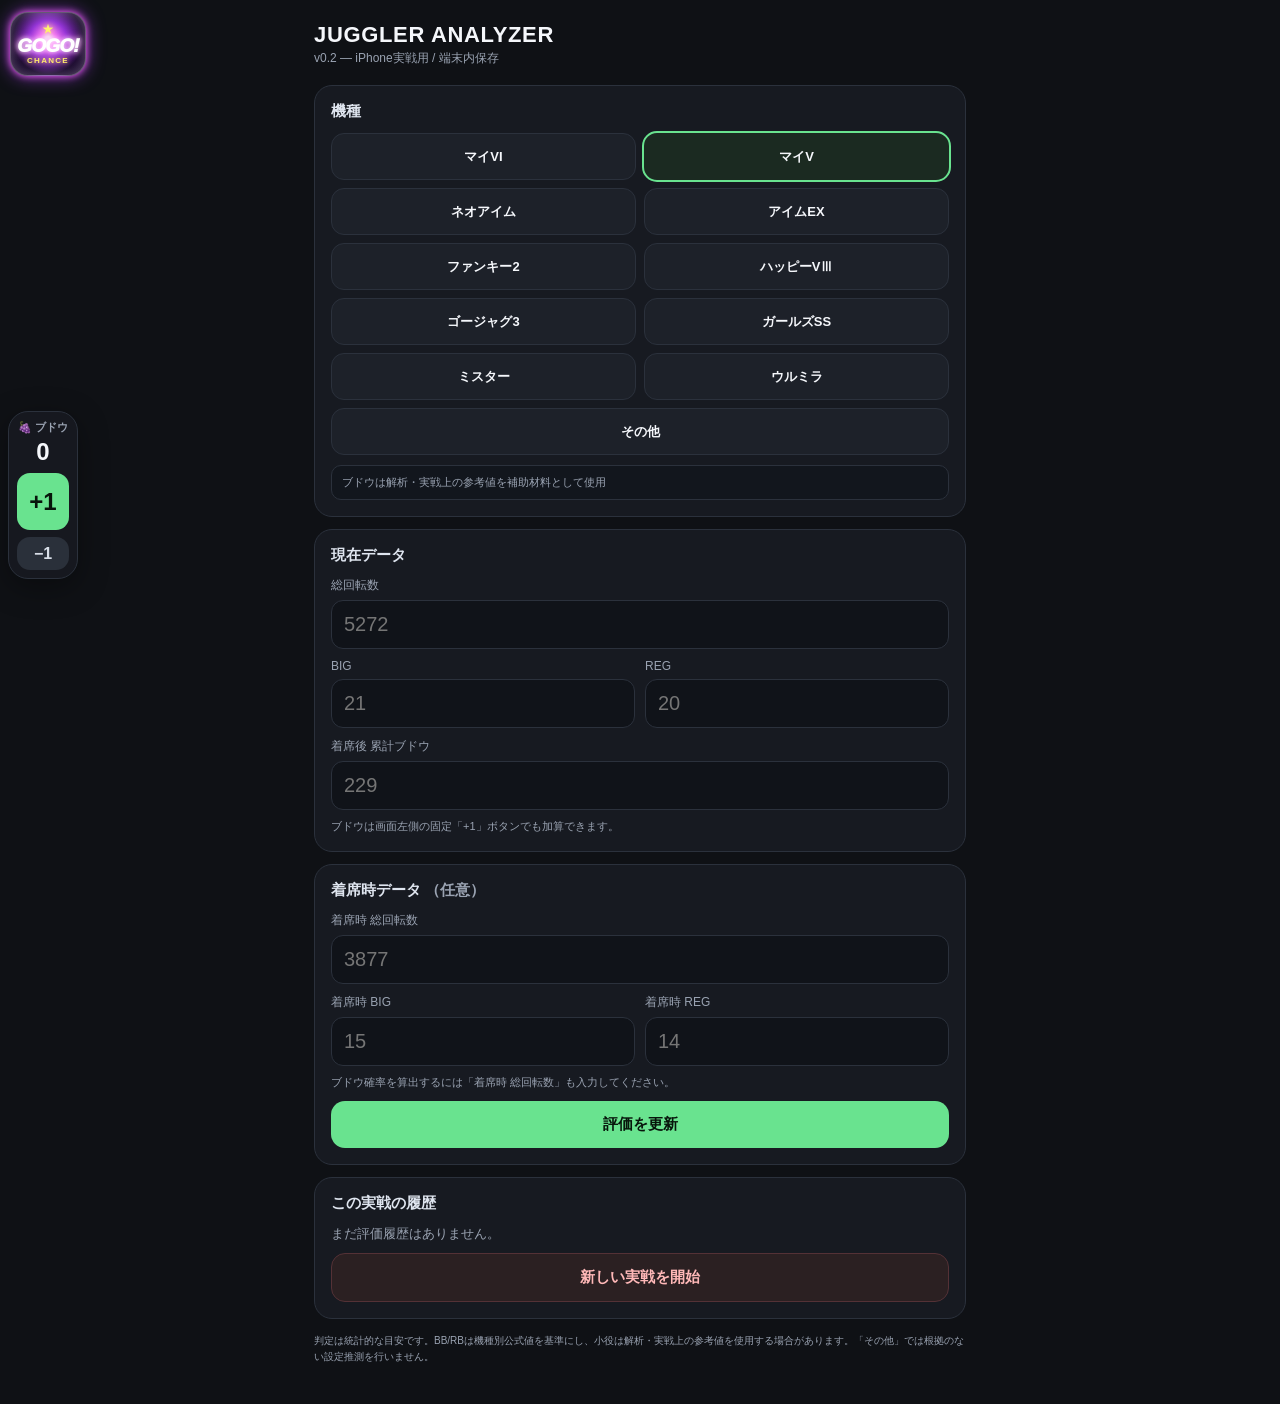
==== index.html @ f5617156 "Bust cached CSS and app JS on deploy" ====
<!doctype html>
<html lang="ja">
<head>
<meta charset="utf-8">
<meta name="viewport" content="width=device-width,initial-scale=1,viewport-fit=cover">
<meta name="theme-color" content="#111318">
<title>JUGGLER ANALYZER v0.2</title>
<link rel="stylesheet" href="./assets/css/app.css?v=20261007-1">
</head>
<body>
<aside class="grape-float" aria-label="ブドウカウンター">
  <span class="gf-label">🍇 ブドウ</span>
  <strong class="gf-count" id="grapeCount">0</strong>
  <button class="grape-plus" id="grapePlus" type="button">+1</button>
  <button class="grape-minus" id="grapeMinus" type="button">−1</button>
</aside>

<button class="gogo-shortcut" id="gogoShortcut" type="button" aria-label="総回転数を入力">
  <span class="gogo-star">★</span>
  <span class="gogo-main">GOGO!</span>
  <span class="gogo-chance">CHANCE</span>
</button>

<div class="app">
  <h1>JUGGLER ANALYZER</h1>
  <div class="sub">v0.2 — iPhone実戦用 / 端末内保存</div>

  <section class="card">
    <h2>機種</h2>
    <div class="machine-grid" id="machineGrid"></div>
    <div id="otherWrap" class="field hidden" style="margin-top:10px">
      <label>機種名</label>
      <input id="otherName" placeholder="その他の機種名">
    </div>
    <div class="data-note" id="machineDataNote"></div>
  </section>

  <section class="card">
    <h2>現在データ</h2>
    <div class="field">
      <label>総回転数</label>
      <input id="games" type="number" inputmode="numeric" min="0" placeholder="5272">
    </div>
    <div class="gogo-quick hidden" id="gogoQuick">
      <div class="gq-head">
        <span>ペカリ入力</span>
        <button class="gq-close" id="gogoQuickClose" type="button" aria-label="閉じる">×</button>
      </div>
      <div class="gq-buttons">
        <button class="gq-big" id="quickBig" type="button">BIG +1</button>
        <button class="gq-reg" id="quickReg" type="button">REG +1</button>
      </div>
      <div class="gq-note">総回転数を入力後、当選種別を押すと加算して評価を更新します。</div>
    </div>
    <div class="grid2" style="margin-top:10px">
      <div class="field">
        <label>BIG</label>
        <input id="big" type="number" inputmode="numeric" min="0" placeholder="21">
      </div>
      <div class="field">
        <label>REG</label>
        <input id="reg" type="number" inputmode="numeric" min="0" placeholder="20">
      </div>
    </div>
    <div class="field" style="margin-top:10px">
      <label>着席後 累計ブドウ</label>
      <input id="grapes" type="number" inputmode="numeric" min="0" placeholder="229">
    </div>
    <div class="smallnote">ブドウは画面左側の固定「+1」ボタンでも加算できます。</div>
  </section>

  <section class="card">
    <h2>着席時データ <span class="muted">（任意）</span></h2>
    <div class="field">
      <label>着席時 総回転数</label>
      <input id="startGames" type="number" inputmode="numeric" min="0" placeholder="3877">
    </div>
    <div class="grid2" style="margin-top:10px">
      <div class="field">
        <label>着席時 BIG</label>
        <input id="startBig" type="number" inputmode="numeric" min="0" placeholder="15">
      </div>
      <div class="field">
        <label>着席時 REG</label>
        <input id="startReg" type="number" inputmode="numeric" min="0" placeholder="14">
      </div>
    </div>
    <div class="smallnote">ブドウ確率を算出するには「着席時 総回転数」も入力してください。</div>
    <button class="primary" id="evaluate">評価を更新</button>
  </section>

  <section class="card hidden" id="resultCard">
    <h2>現在値</h2>
    <div class="stats">
      <div class="stat"><div class="k">BIG</div><div class="v" id="bigRate">—</div></div>
      <div class="stat"><div class="k">REG</div><div class="v" id="regRate">—</div></div>
      <div class="stat"><div class="k">合算</div><div class="v" id="bonusRate">—</div></div>
      <div class="stat"><div class="k">ブドウ</div><div class="v" id="grapeRate">—</div></div>
    </div>
    <div class="data-note" id="resultDataNote"></div>
  </section>

  <section class="card hidden" id="scoreCard">
    <h2>総合評価</h2>
    <div class="hero">
      <div class="label">高設定寄り指数</div>
      <div class="score" id="score">—</div>
      <div class="grade" id="grade">—</div>
      <div class="smallnote">設定別適合度から算出する0〜100の相対指数です。勝率・期待収支・設定確率ではありません。</div>
    </div>
    <div class="pills">
      <div class="pill"><div class="muted">最も適合</div><div class="big" id="bestSetting">—</div></div>
      <div class="pill"><div class="muted">サンプル充足度</div><div class="big" id="sample">—</div></div>
    </div>
  </section>

  <section class="card hidden" id="fitCard">
    <h2>設定別適合度</h2>
    <div id="bars"></div>
    <div class="smallnote">BB・REGは機種別の公式確率から尤度を計算。ブドウは十分な設定別参考値がある機種のみ補助材料として加味します。</div>
  </section>

  <section class="card hidden" id="reasonCard">
    <h2>評価材料</h2>
    <div id="reasons"></div>
  </section>

  <section class="card hidden" id="copyCard">
    <h2>ChatGPT連携</h2>
    <div class="field">
      <label>確認したいこと</label>
      <select id="promptType"></select>
    </div>
    <div class="field" style="margin-top:10px">
      <label>追加状況（任意）</label>
      <textarea id="aiContext" placeholder="例：6のつく日 / 投資12,000円 / 残り20分 / 周辺台もREG強め"></textarea>
    </div>
    <div class="smallnote">回答は「結論先頭・原則8行程度」になるようテンプレート側で指定します。</div>
    <div class="copy-grid">
      <button class="secondary" id="copyShort">短縮データ</button>
      <button class="primary" id="copyDetail">選択テンプレでコピー</button>
    </div>
  </section>

  <section class="card">
    <h2>この実戦の履歴</h2>
    <div id="history" class="history muted">まだ評価履歴はありません。</div>
    <button class="danger" id="newSession">新しい実戦を開始</button>
  </section>

  <footer>
    判定は統計的な目安です。BB/RBは機種別公式値を基準にし、小役は解析・実戦上の参考値を使用する場合があります。「その他」では根拠のない設定推測を行いません。
  </footer>
</div>

<div class="toast" id="toast">コピーしました</div>
<script type="module" src="./assets/js/app.js?v=20261007-1"></script>
</body>
</html>
---- assets/css/app.css ----
:root{
  --bg:#0f1115;--card:#171a21;--card2:#1d2129;--text:#f5f7fb;--muted:#9aa3b2;
  --line:#2b313c;--accent:#69e38f;--warn:#ffd166;--bad:#ff6b6b;--blue:#74a7ff;
}
*{box-sizing:border-box}
html{background:var(--bg)}
body{margin:0;background:var(--bg);color:var(--text);font-family:-apple-system,BlinkMacSystemFont,"Segoe UI",sans-serif}
button,input,select,textarea{font:inherit}
.app{max-width:680px;margin:0 auto;padding:18px 14px calc(40px + env(safe-area-inset-bottom))}
h1{font-size:22px;margin:4px 0 2px;letter-spacing:.03em}
.sub{color:var(--muted);font-size:12px;margin-bottom:18px}
.card{background:var(--card);border:1px solid var(--line);border-radius:18px;padding:16px;margin:12px 0}
.card h2{font-size:15px;margin:0 0 12px;color:#dfe5ef}
.machine-grid{display:grid;grid-template-columns:1fr 1fr;gap:8px}
.machine-btn{appearance:none;border:1px solid var(--line);background:var(--card2);color:var(--text);border-radius:13px;padding:12px 7px;font-weight:700;font-size:13px;min-height:47px}
.machine-btn.active{outline:2px solid var(--accent);border-color:transparent;background:#1b2a21}
.machine-btn.other{grid-column:1/-1}
.grid2{display:grid;grid-template-columns:1fr 1fr;gap:10px}
.field label{display:block;font-size:12px;color:var(--muted);margin:0 0 6px}
input,select,textarea{width:100%;border-radius:12px;border:1px solid var(--line);background:#101319;color:var(--text);outline:none}
input{font-size:20px;padding:12px}
select{font-size:16px;padding:12px}
textarea{font-size:15px;padding:12px;min-height:82px;resize:vertical;line-height:1.45}
input:focus,select:focus,textarea:focus{border-color:var(--blue)}
.smallnote{font-size:11px;color:var(--muted);margin-top:8px;line-height:1.55}
.data-note{font-size:11px;color:var(--muted);margin-top:10px;padding:9px 10px;border-radius:10px;background:#12161d;border:1px solid var(--line)}
.primary,.secondary,.danger{width:100%;border:0;border-radius:14px;padding:14px 12px;font-weight:800;font-size:15px;margin-top:10px}
.primary{background:var(--accent);color:#07150b}
.secondary{background:#252b35;color:var(--text);border:1px solid var(--line)}
.danger{background:#2b2022;color:#ffb8b8;border:1px solid #543136}
.stats{display:grid;grid-template-columns:1fr 1fr;gap:10px}
.stat{background:var(--card2);border-radius:14px;padding:12px}
.stat .k{font-size:11px;color:var(--muted)}
.stat .v{font-size:20px;font-weight:800;margin-top:4px}
.hero{text-align:center;padding:8px 0 2px}
.hero .label{font-size:13px;color:var(--muted)}
.hero .score{font-size:44px;font-weight:900;line-height:1;margin:8px 0}
.hero .grade{font-size:18px;font-weight:800}
.barrow{display:grid;grid-template-columns:48px 1fr 42px;gap:8px;align-items:center;margin:10px 0}
.track{height:12px;background:#0f1218;border-radius:999px;overflow:hidden;border:1px solid #252b35}
.fill{height:100%;background:linear-gradient(90deg,#6f8fff,#75e49a);border-radius:999px}
.right{text-align:right;font-variant-numeric:tabular-nums}
.pills{display:grid;grid-template-columns:1fr 1fr;gap:10px;margin-top:14px}
.pill{background:var(--card2);border-radius:14px;padding:12px;text-align:center}
.pill .big{font-size:22px;font-weight:900}
.reason{display:flex;justify-content:space-between;gap:12px;padding:10px 0;border-bottom:1px solid var(--line)}
.reason:last-child{border-bottom:0}
.good{color:var(--accent)}.warn{color:var(--warn)}.bad{color:var(--bad)}.muted{color:var(--muted)}
.history{font-size:13px}
.histrow{display:grid;grid-template-columns:1fr auto;gap:10px;padding:10px 0;border-bottom:1px solid var(--line)}
.copy-grid{display:grid;grid-template-columns:1fr 1fr;gap:10px}
.toast{position:fixed;left:50%;bottom:22px;transform:translateX(-50%);background:#eef3f8;color:#111;padding:10px 14px;border-radius:999px;font-size:13px;font-weight:800;opacity:0;pointer-events:none;transition:.2s;z-index:30}
.toast.show{opacity:1}
.hidden{display:none!important}
footer{color:var(--muted);font-size:10px;line-height:1.55;margin-top:14px}
.grape-float{position:fixed;left:max(8px,env(safe-area-inset-left));top:55%;transform:translateY(-50%);z-index:20;width:70px;padding:8px;background:rgba(23,26,33,.96);border:1px solid var(--line);border-radius:20px;box-shadow:0 8px 30px rgba(0,0,0,.35);text-align:center;backdrop-filter:blur(8px)}
.grape-float .gf-label{display:block;font-size:11px;color:var(--muted);font-weight:700}
.grape-float .gf-count{display:block;font-size:24px;font-weight:900;margin:3px 0 7px;font-variant-numeric:tabular-nums}
.grape-float button{appearance:none;width:100%;border:0;border-radius:13px;font-weight:900;touch-action:manipulation;user-select:none}
.grape-plus{height:57px;background:var(--accent);color:#07150b;font-size:24px}
.grape-minus{height:33px;margin-top:7px;background:#2a303a;color:#d9dfe8;font-size:16px}
@media(max-width:380px){
  .grape-float{width:64px;padding:7px}
  .grape-plus{height:53px}
  .grape-minus{height:31px}
  .machine-btn{font-size:12px;padding:10px 5px}
}

.gogo-shortcut{
  position:fixed;
  top:calc(12px + env(safe-area-inset-top));
  left:max(10px,env(safe-area-inset-left));
  z-index:25;
  width:76px;
  height:64px;
  padding:4px 5px 5px;
  border:1px solid rgba(255,255,255,.32);
  border-radius:18px;
  background:
    radial-gradient(circle at 50% 42%,rgba(255,245,255,.96) 0 5%,rgba(255,124,255,.95) 15%,rgba(151,54,220,.96) 36%,rgba(29,12,48,.98) 68%),
    #160b20;
  color:#fff;
  box-shadow:
    0 0 7px rgba(255,96,255,.95),
    0 0 18px rgba(176,67,255,.72),
    inset 0 0 12px rgba(255,255,255,.28);
  text-align:center;
  line-height:1;
  touch-action:manipulation;
  user-select:none;
  -webkit-tap-highlight-color:transparent;
}
.gogo-shortcut:active{
  transform:scale(.95);
  filter:brightness(1.15);
}
.gogo-star{
  display:block;
  font-size:12px;
  color:#fff36b;
  text-shadow:0 0 6px #fff36b;
  margin-bottom:1px;
}
.gogo-main{
  display:block;
  font-size:19px;
  font-weight:1000;
  font-style:italic;
  letter-spacing:-.04em;
  text-shadow:0 0 5px #fff,0 0 9px #ff63f5;
}
.gogo-chance{
  display:block;
  margin-top:2px;
  font-size:8px;
  font-weight:900;
  letter-spacing:.16em;
  color:#ffe96b;
  text-shadow:0 0 5px rgba(255,233,107,.85);
}
@media(max-width:380px){
  .gogo-shortcut{
    width:70px;
    height:59px;
    left:max(7px,env(safe-area-inset-left));
  }
  .gogo-main{font-size:17px}
}


.gogo-quick{
  margin-top:10px;
  padding:10px;
  border:1px solid rgba(211,110,255,.45);
  border-radius:14px;
  background:linear-gradient(180deg,rgba(63,25,86,.75),rgba(24,16,31,.92));
  box-shadow:inset 0 0 16px rgba(197,83,255,.08);
}
.gq-head{display:flex;align-items:center;justify-content:space-between;gap:8px;font-size:12px;font-weight:800;color:#f6ddff}
.gq-close{appearance:none;border:0;background:transparent;color:var(--muted);font-size:20px;line-height:1;padding:0 4px}
.gq-buttons{display:grid;grid-template-columns:1fr 1fr;gap:8px;margin-top:8px}
.gq-big,.gq-reg{appearance:none;border:1px solid var(--line);border-radius:12px;padding:13px 8px;font-size:16px;font-weight:900;color:#fff;touch-action:manipulation}
.gq-big{background:linear-gradient(180deg,#b64cff,#6b2a9a);box-shadow:0 0 12px rgba(182,76,255,.22)}
.gq-reg{background:linear-gradient(180deg,#f06cc8,#9f326f);box-shadow:0 0 12px rgba(240,108,200,.18)}
.gq-big:active,.gq-reg:active{transform:scale(.98);filter:brightness(1.1)}
.gq-note{margin-top:7px;font-size:10px;line-height:1.45;color:var(--muted)}
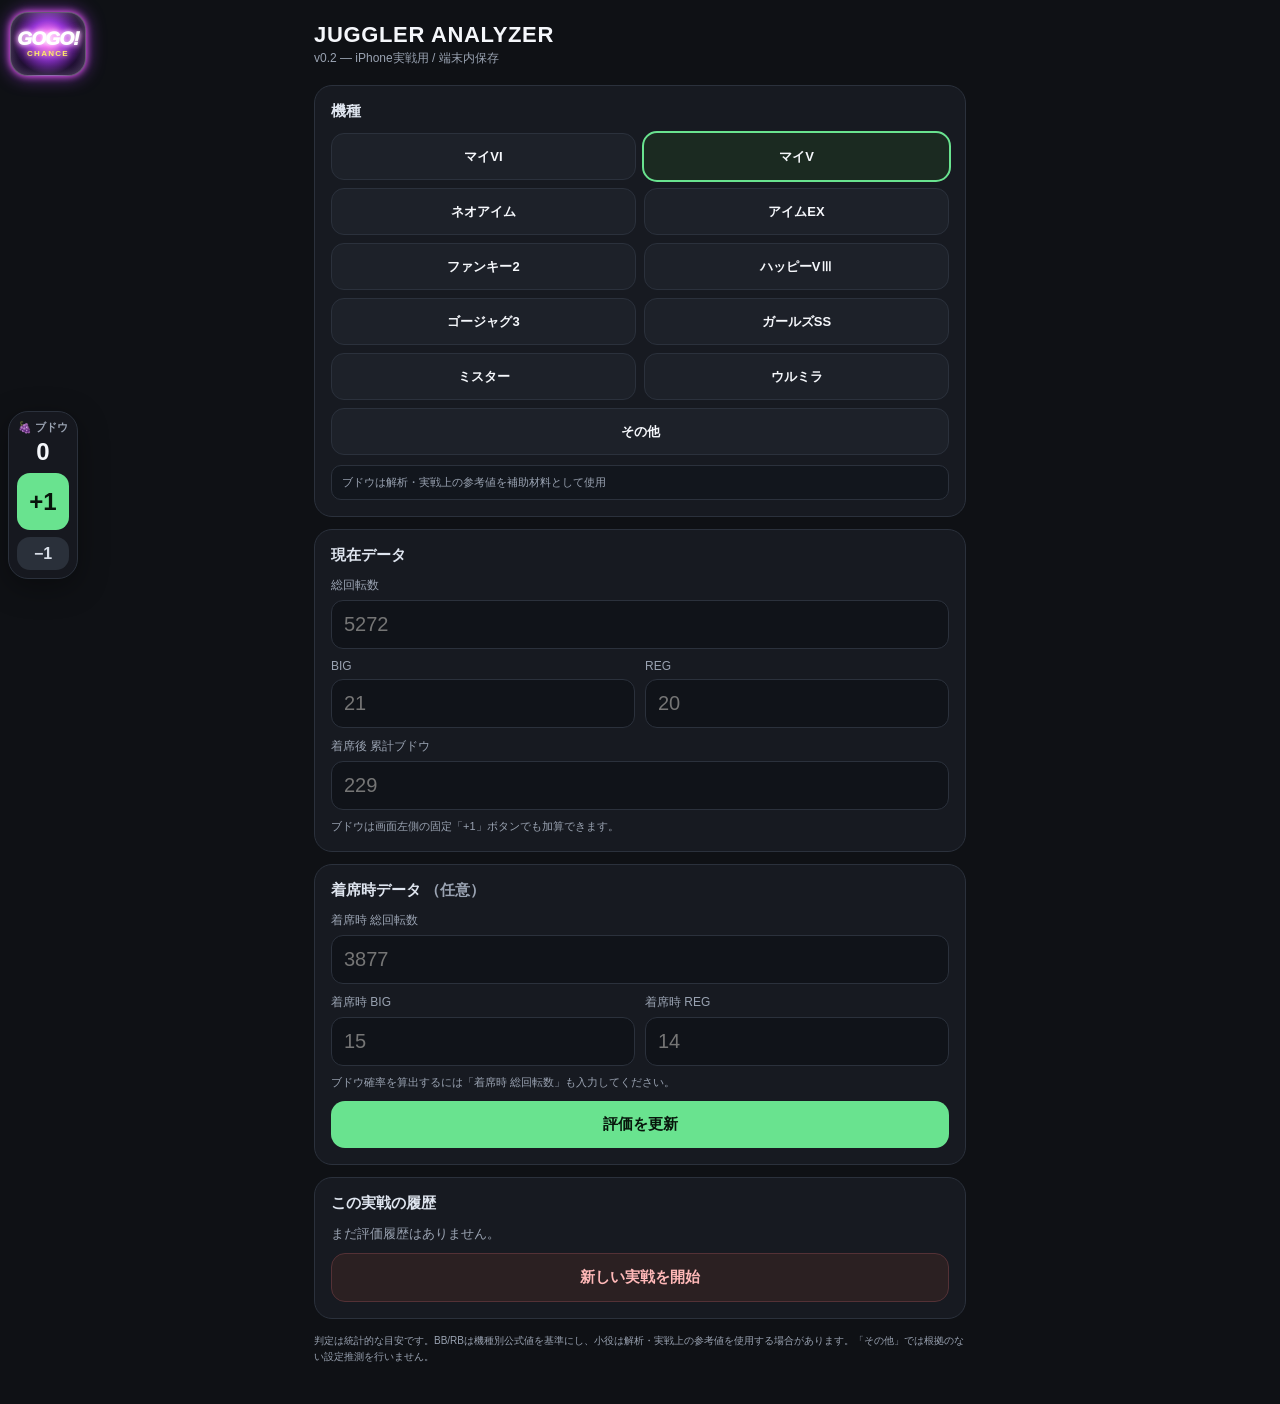
==== commit 62213cdc: "Redesign GOGO lamp markup and bump assets" ====
--- a/index.html
+++ b/index.html
@@ -5,7 +5,7 @@
 <meta name="viewport" content="width=device-width,initial-scale=1,viewport-fit=cover">
 <meta name="theme-color" content="#111318">
 <title>JUGGLER ANALYZER v0.2</title>
-<link rel="stylesheet" href="./assets/css/app.css?v=20261007-1">
+<link rel="stylesheet" href="./assets/css/app.css?v=20261007-2">
 </head>
 <body>
 <aside class="grape-float" aria-label="ブドウカウンター">
@@ -16,9 +16,11 @@
 </aside>
 
 <button class="gogo-shortcut" id="gogoShortcut" type="button" aria-label="総回転数を入力">
-  <span class="gogo-star">★</span>
-  <span class="gogo-main">GOGO!</span>
-  <span class="gogo-chance">CHANCE</span>
+  <span class="gogo-shortcut-inner" aria-hidden="true">
+    <span class="gogo-burst"></span>
+    <span class="gogo-main">GOGO!</span>
+    <span class="gogo-chance">CHANCE</span>
+  </span>
 </button>
 
 <div class="app">
@@ -154,6 +156,6 @@
 </div>
 
 <div class="toast" id="toast">コピーしました</div>
-<script type="module" src="./assets/js/app.js?v=20261007-1"></script>
+<script type="module" src="./assets/js/app.js?v=20261007-2"></script>
 </body>
 </html>
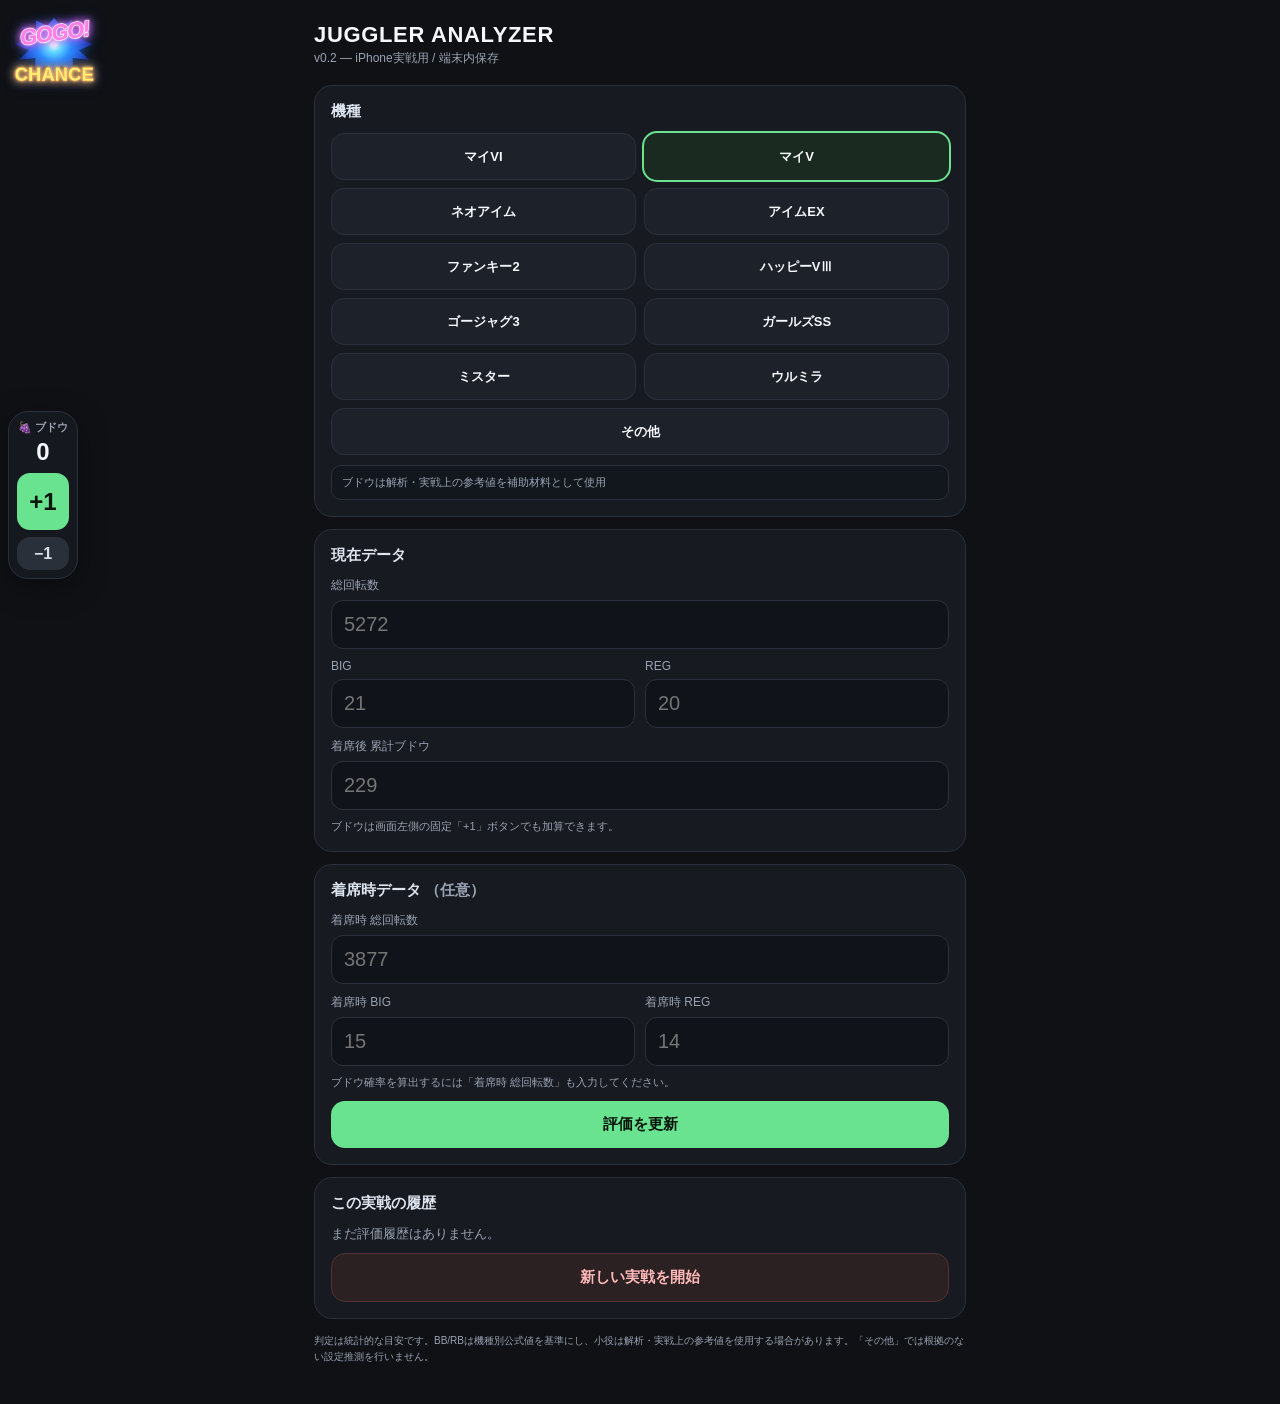
==== commit d6dbc2b4: "Bump assets for GOGO text centering fix" ====
--- a/index.html
+++ b/index.html
@@ -5,7 +5,7 @@
 <meta name="viewport" content="width=device-width,initial-scale=1,viewport-fit=cover">
 <meta name="theme-color" content="#111318">
 <title>JUGGLER ANALYZER v0.2</title>
-<link rel="stylesheet" href="./assets/css/app.css?v=20261007-2">
+<link rel="stylesheet" href="./assets/css/app.css?v=20261007-3">
 </head>
 <body>
 <aside class="grape-float" aria-label="ブドウカウンター">
@@ -156,6 +156,6 @@
 </div>
 
 <div class="toast" id="toast">コピーしました</div>
-<script type="module" src="./assets/js/app.js?v=20261007-2"></script>
+<script type="module" src="./assets/js/app.js?v=20261007-3"></script>
 </body>
 </html>
--- a/assets/css/app.css
+++ b/assets/css/app.css
@@ -68,63 +68,146 @@
 
 .gogo-shortcut{
   position:fixed;
-  top:calc(12px + env(safe-area-inset-top));
-  left:max(10px,env(safe-area-inset-left));
+  top:calc(10px + env(safe-area-inset-top));
+  left:max(8px,env(safe-area-inset-left));
   z-index:25;
-  width:76px;
-  height:64px;
-  padding:4px 5px 5px;
-  border:1px solid rgba(255,255,255,.32);
+  width:92px;
+  height:82px;
+  padding:0;
+  border:0;
   border-radius:18px;
-  background:
-    radial-gradient(circle at 50% 42%,rgba(255,245,255,.96) 0 5%,rgba(255,124,255,.95) 15%,rgba(151,54,220,.96) 36%,rgba(29,12,48,.98) 68%),
-    #160b20;
+  background:transparent;
   color:#fff;
-  box-shadow:
-    0 0 7px rgba(255,96,255,.95),
-    0 0 18px rgba(176,67,255,.72),
-    inset 0 0 12px rgba(255,255,255,.28);
   text-align:center;
   line-height:1;
   touch-action:manipulation;
   user-select:none;
   -webkit-tap-highlight-color:transparent;
 }
-.gogo-shortcut:active{
-  transform:scale(.95);
-  filter:brightness(1.15);
-}
-.gogo-star{
+.gogo-shortcut-inner{
+  position:relative;
   display:block;
-  font-size:12px;
-  color:#fff36b;
-  text-shadow:0 0 6px #fff36b;
-  margin-bottom:1px;
+  width:100%;
+  height:100%;
+  filter:drop-shadow(0 0 5px rgba(38,125,255,.55));
+}
+.gogo-burst{
+  position:absolute;
+  left:50%;
+  top:45%;
+  width:78px;
+  height:58px;
+  transform:translate(-50%,-50%);
+  background:
+    radial-gradient(circle at 50% 46%,
+      #d7f7ff 0 5%,
+      #65dfff 14%,
+      #2d8dff 34%,
+      #2255d6 58%,
+      #17247d 78%,
+      #0c1238 100%);
+  clip-path:polygon(
+    50% 0%,59% 14%,73% 4%,73% 22%,92% 15%,82% 35%,
+    100% 45%,82% 56%,95% 72%,74% 69%,74% 94%,59% 82%,
+    50% 100%,41% 82%,26% 94%,26% 69%,5% 72%,18% 56%,
+    0% 45%,18% 35%,8% 15%,27% 22%,27% 4%,41% 14%
+  );
+  box-shadow:
+    0 0 8px rgba(88,214,255,.72),
+    0 0 18px rgba(41,127,255,.58);
+  transition:filter .12s ease, transform .12s ease, box-shadow .12s ease;
 }
 .gogo-main{
+  position:absolute;
+  left:50%;
+  top:29%;
+  transform:translate(-50%,-50%) rotate(-8deg);
   display:block;
-  font-size:19px;
+  z-index:2;
+  font-size:22px;
   font-weight:1000;
   font-style:italic;
-  letter-spacing:-.04em;
-  text-shadow:0 0 5px #fff,0 0 9px #ff63f5;
+  letter-spacing:-.06em;
+  white-space:nowrap;
+  color:#ff7ee8;
+  -webkit-text-stroke:.6px rgba(255,255,255,.9);
+  text-shadow:
+    0 0 2px #fff,
+    0 0 7px #ff6fe5,
+    0 0 12px rgba(255,56,220,.82);
 }
 .gogo-chance{
+  position:absolute;
+  left:50%;
+  bottom:8px;
+  transform:translateX(-50%);
   display:block;
-  margin-top:2px;
-  font-size:8px;
-  font-weight:900;
-  letter-spacing:.16em;
-  color:#ffe96b;
-  text-shadow:0 0 5px rgba(255,233,107,.85);
+  z-index:2;
+  font-size:18px;
+  font-weight:1000;
+  letter-spacing:.02em;
+  color:#fff178;
+  -webkit-text-stroke:.5px rgba(255,94,47,.78);
+  text-shadow:
+    0 0 3px #fff4a8,
+    0 0 8px #ffb72e,
+    0 0 12px rgba(255,92,25,.68);
+}
+.gogo-shortcut:active{
+  transform:scale(.96);
+}
+.gogo-shortcut.is-flashing .gogo-burst{
+  animation:gogoLampFlash .36s ease-out 1;
+}
+.gogo-shortcut.is-flashing .gogo-main{
+  animation:gogoTextFlash .36s ease-out 1;
+}
+.gogo-shortcut.is-flashing .gogo-chance{
+  animation:gogoChanceFlash .36s ease-out 1;
+}
+@keyframes gogoLampFlash{
+  0%{
+    filter:brightness(1);
+    transform:translate(-50%,-50%) scale(1);
+    box-shadow:0 0 8px rgba(88,214,255,.72),0 0 18px rgba(41,127,255,.58);
+  }
+  35%{
+    filter:brightness(1.75) saturate(1.25);
+    transform:translate(-50%,-50%) scale(1.10);
+    box-shadow:
+      0 0 12px rgba(199,250,255,1),
+      0 0 26px rgba(69,184,255,.98),
+      0 0 42px rgba(45,95,255,.88);
+  }
+  100%{
+    filter:brightness(1);
+    transform:translate(-50%,-50%) scale(1);
+    box-shadow:0 0 8px rgba(88,214,255,.72),0 0 18px rgba(41,127,255,.58);
+  }
+}
+@keyframes gogoTextFlash{
+  0%,100%{filter:brightness(1)}
+  35%{
+    filter:brightness(1.55);
+    text-shadow:0 0 4px #fff,0 0 11px #ff92ef,0 0 22px #ff35da;
+  }
+}
+@keyframes gogoChanceFlash{
+  0%,100%{filter:brightness(1)}
+  35%{
+    filter:brightness(1.6);
+    text-shadow:0 0 4px #fffbd0,0 0 11px #ffd94d,0 0 20px #ff8b18;
+  }
 }
 @media(max-width:380px){
   .gogo-shortcut{
-    width:70px;
-    height:59px;
-    left:max(7px,env(safe-area-inset-left));
-  }
-  .gogo-main{font-size:17px}
+    width:84px;
+    height:76px;
+    left:max(6px,env(safe-area-inset-left));
+  }
+  .gogo-burst{width:72px;height:54px}
+  .gogo-main{font-size:20px}
+  .gogo-chance{font-size:16px;bottom:7px}
 }
 
 
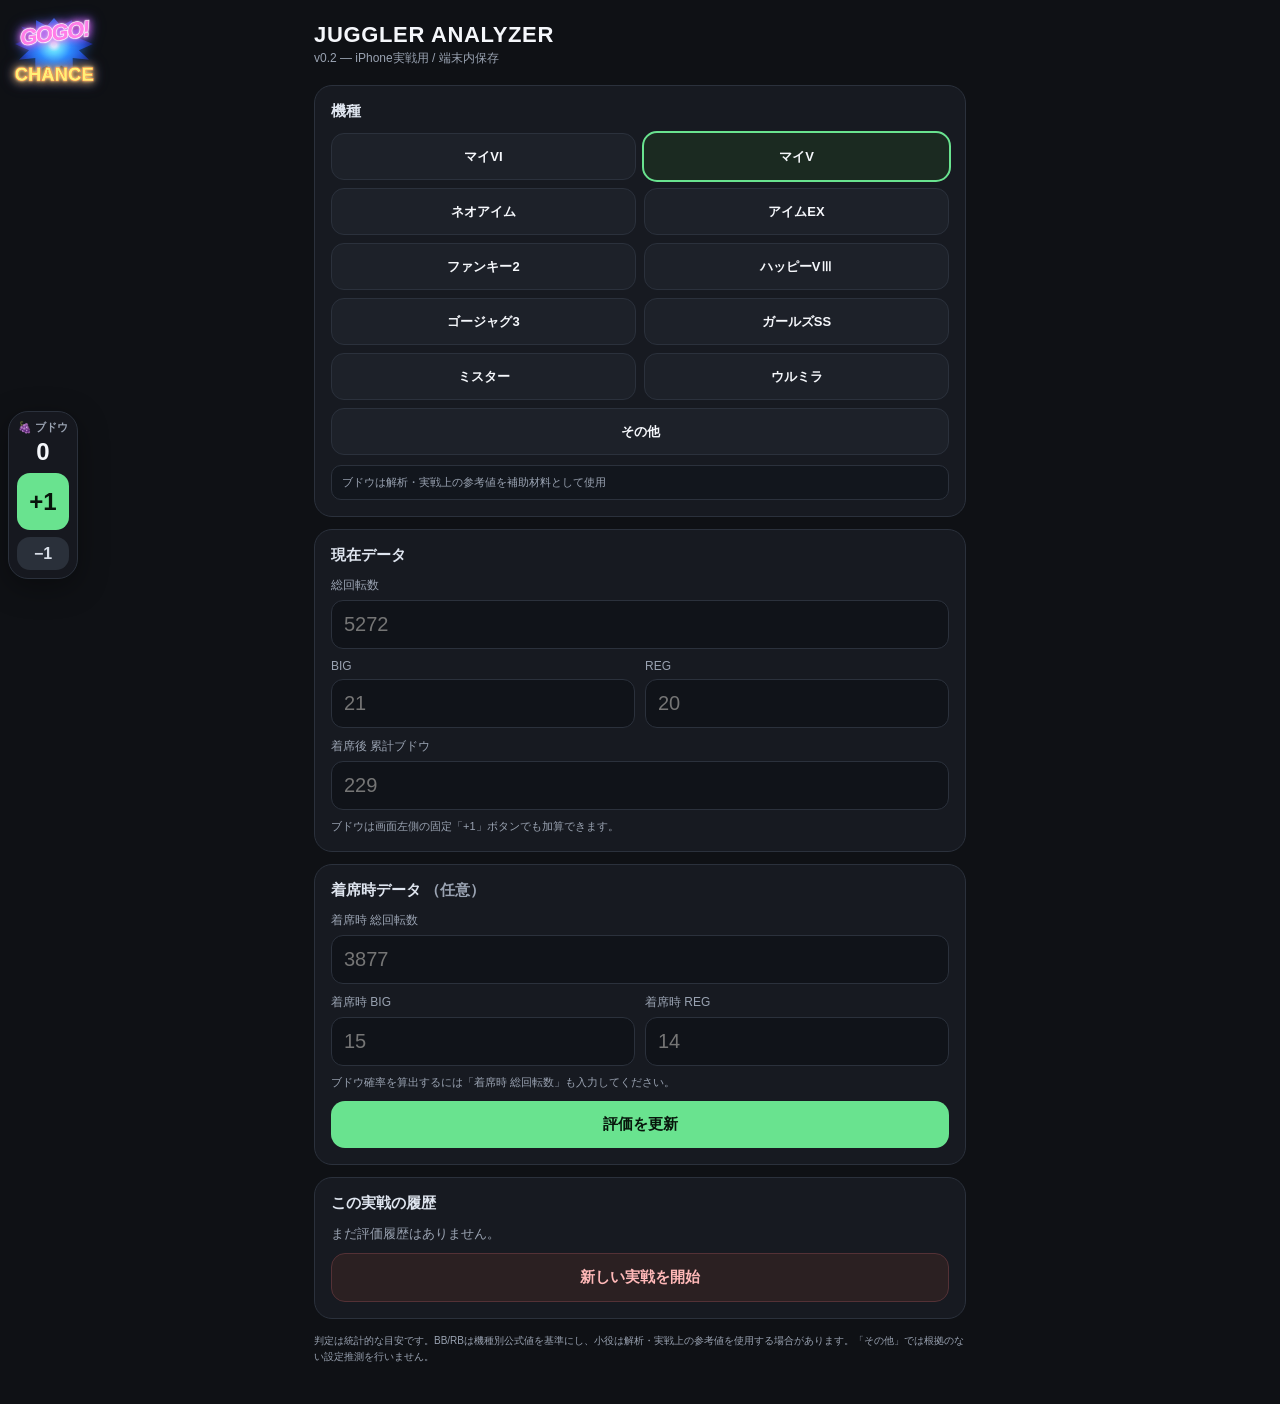
==== commit fa1d3f16: "Bump assets for GOGO vertical alignment fix" ====
--- a/index.html
+++ b/index.html
@@ -5,7 +5,7 @@
 <meta name="viewport" content="width=device-width,initial-scale=1,viewport-fit=cover">
 <meta name="theme-color" content="#111318">
 <title>JUGGLER ANALYZER v0.2</title>
-<link rel="stylesheet" href="./assets/css/app.css?v=20261007-3">
+<link rel="stylesheet" href="./assets/css/app.css?v=20261007-4">
 </head>
 <body>
 <aside class="grape-float" aria-label="ブドウカウンター">
@@ -156,6 +156,6 @@
 </div>
 
 <div class="toast" id="toast">コピーしました</div>
-<script type="module" src="./assets/js/app.js?v=20261007-3"></script>
+<script type="module" src="./assets/js/app.js?v=20261007-4"></script>
 </body>
 </html>
--- a/assets/css/app.css
+++ b/assets/css/app.css
@@ -119,11 +119,15 @@
 }
 .gogo-main{
   position:absolute;
-  left:50%;
+  left:0;
+  right:0;
   top:29%;
-  transform:translate(-50%,-50%) rotate(-8deg);
+  transform:translateY(-50%) rotate(-8deg);
+  transform-origin:center;
   display:block;
   z-index:2;
+  width:100%;
+  text-align:center;
   font-size:22px;
   font-weight:1000;
   font-style:italic;
@@ -138,11 +142,13 @@
 }
 .gogo-chance{
   position:absolute;
-  left:50%;
+  left:0;
+  right:0;
   bottom:8px;
-  transform:translateX(-50%);
   display:block;
   z-index:2;
+  width:100%;
+  text-align:center;
   font-size:18px;
   font-weight:1000;
   letter-spacing:.02em;
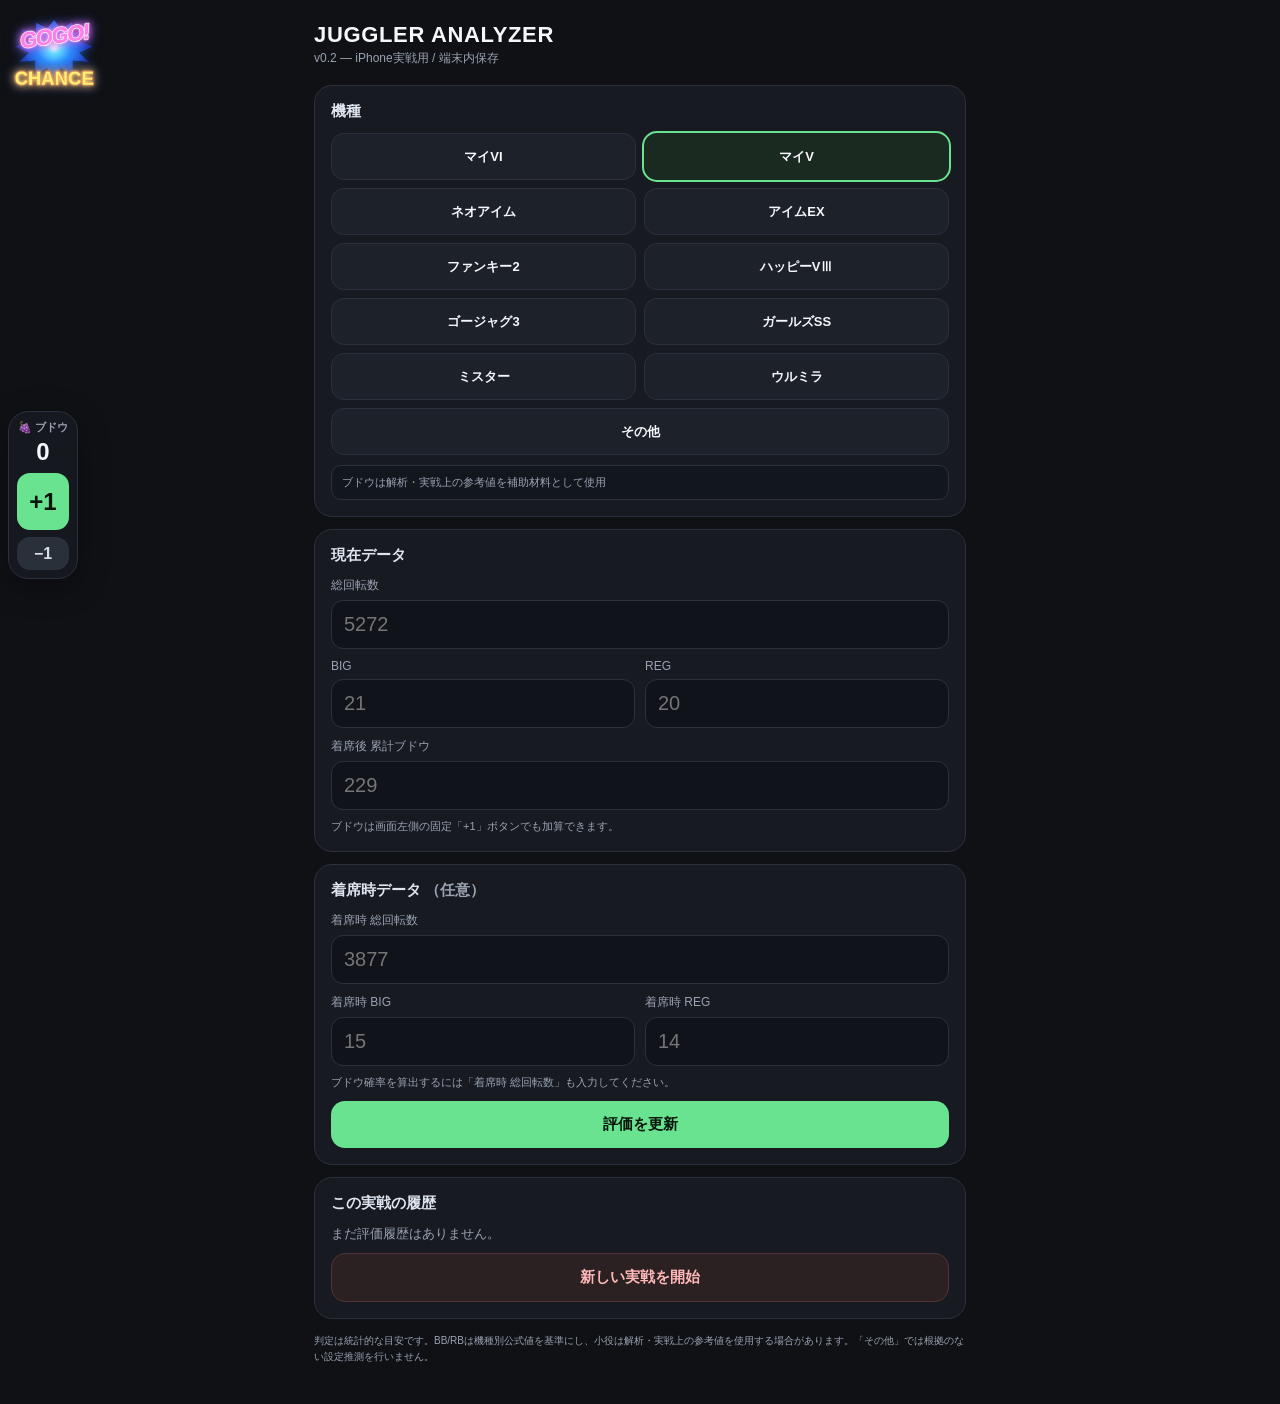
==== commit f6ef59bc: "Add grape counter hook and bump assets" ====
--- a/index.html
+++ b/index.html
@@ -5,10 +5,10 @@
 <meta name="viewport" content="width=device-width,initial-scale=1,viewport-fit=cover">
 <meta name="theme-color" content="#111318">
 <title>JUGGLER ANALYZER v0.2</title>
-<link rel="stylesheet" href="./assets/css/app.css?v=20261007-4">
+<link rel="stylesheet" href="./assets/css/app.css?v=20261007-5">
 </head>
 <body>
-<aside class="grape-float" aria-label="ブドウカウンター">
+<aside class="grape-float" id="grapeFloat" aria-label="ブドウカウンター">
   <span class="gf-label">🍇 ブドウ</span>
   <strong class="gf-count" id="grapeCount">0</strong>
   <button class="grape-plus" id="grapePlus" type="button">+1</button>
@@ -156,6 +156,6 @@
 </div>
 
 <div class="toast" id="toast">コピーしました</div>
-<script type="module" src="./assets/js/app.js?v=20261007-4"></script>
+<script type="module" src="./assets/js/app.js?v=20261007-5"></script>
 </body>
 </html>
--- a/assets/css/app.css
+++ b/assets/css/app.css
@@ -94,7 +94,7 @@
 .gogo-burst{
   position:absolute;
   left:50%;
-  top:45%;
+  top:48%;
   width:78px;
   height:58px;
   transform:translate(-50%,-50%);
@@ -121,7 +121,7 @@
   position:absolute;
   left:0;
   right:0;
-  top:29%;
+  top:33%;
   transform:translateY(-50%) rotate(-8deg);
   transform-origin:center;
   display:block;
@@ -144,7 +144,7 @@
   position:absolute;
   left:0;
   right:0;
-  bottom:8px;
+  bottom:4px;
   display:block;
   z-index:2;
   width:100%;
@@ -213,7 +213,7 @@
   }
   .gogo-burst{width:72px;height:54px}
   .gogo-main{font-size:20px}
-  .gogo-chance{font-size:16px;bottom:7px}
+  .gogo-chance{font-size:16px;bottom:3px}
 }
 
 
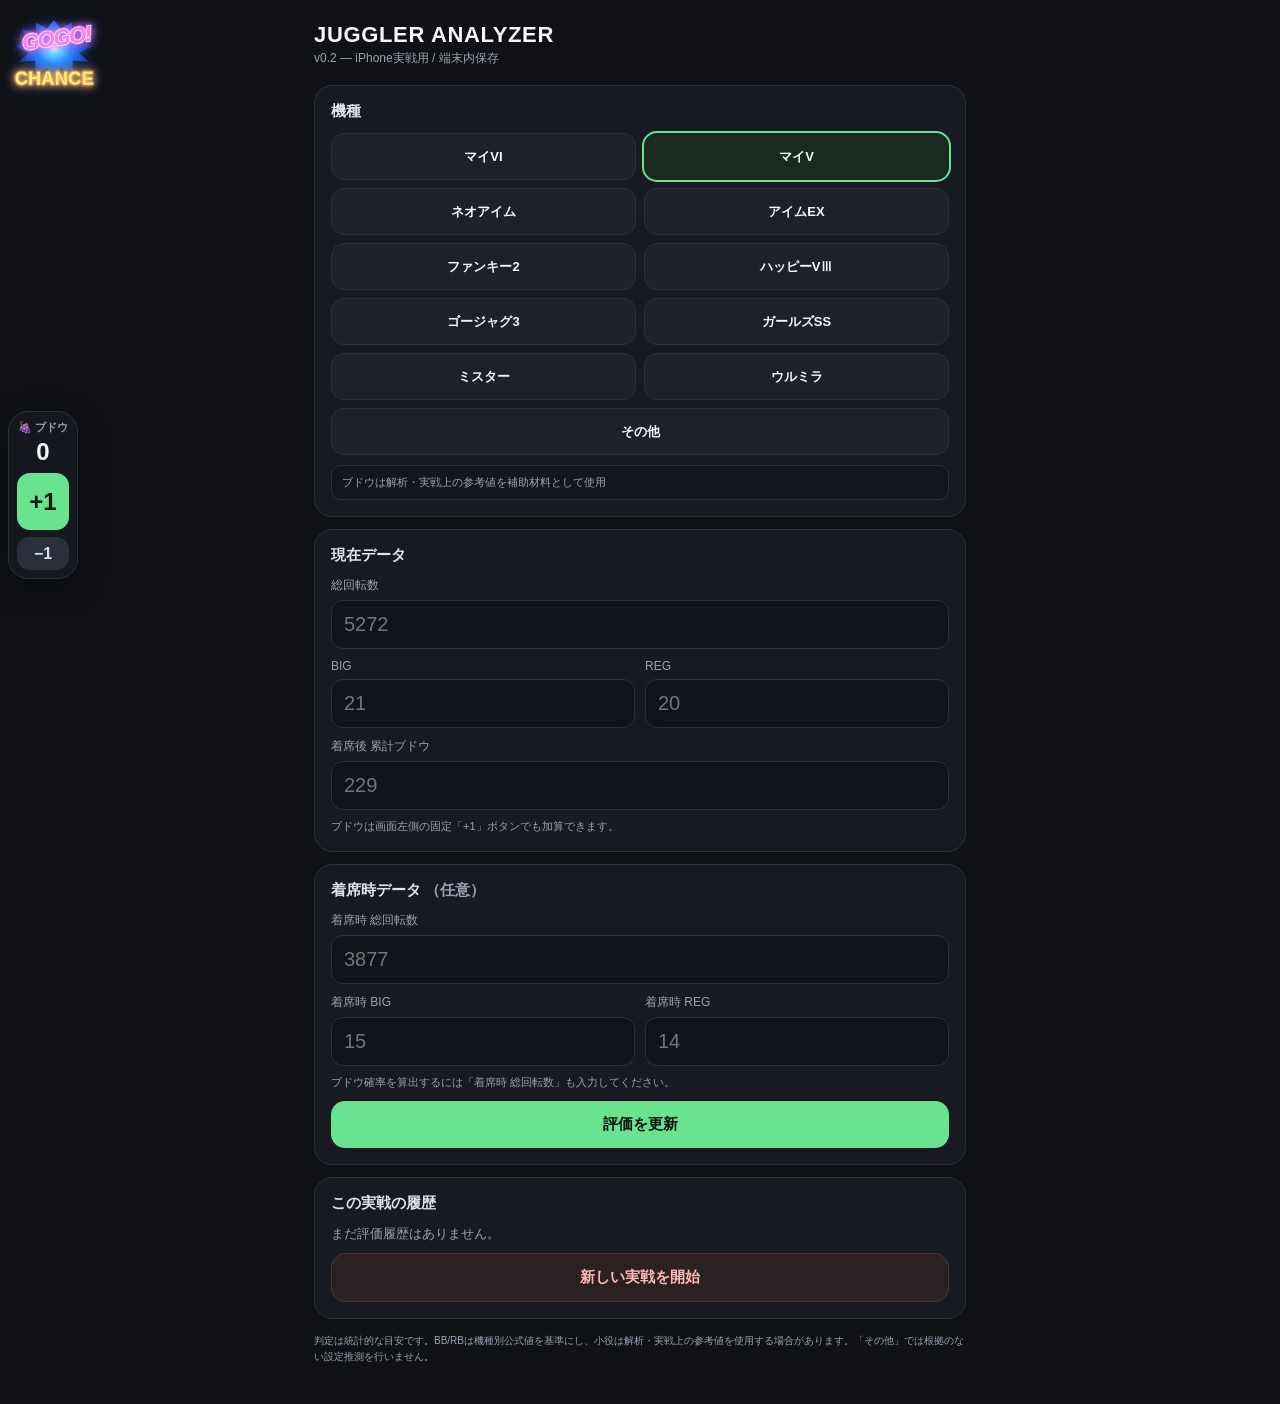
==== commit 679df123: "Bump assets for neon GOGO style" ====
--- a/index.html
+++ b/index.html
@@ -5,7 +5,7 @@
 <meta name="viewport" content="width=device-width,initial-scale=1,viewport-fit=cover">
 <meta name="theme-color" content="#111318">
 <title>JUGGLER ANALYZER v0.2</title>
-<link rel="stylesheet" href="./assets/css/app.css?v=20261007-5">
+<link rel="stylesheet" href="./assets/css/app.css?v=20261007-7">
 </head>
 <body>
 <aside class="grape-float" id="grapeFloat" aria-label="ブドウカウンター">
@@ -156,6 +156,6 @@
 </div>
 
 <div class="toast" id="toast">コピーしました</div>
-<script type="module" src="./assets/js/app.js?v=20261007-5"></script>
+<script type="module" src="./assets/js/app.js?v=20261007-7"></script>
 </body>
 </html>
--- a/assets/css/app.css
+++ b/assets/css/app.css
@@ -119,14 +119,13 @@
 }
 .gogo-main{
   position:absolute;
-  left:0;
-  right:0;
-  top:33%;
-  transform:translateY(-50%) rotate(-8deg);
+  left:calc(50% + 2px);
+  top:35%;
+  transform:translate(-50%,-50%) rotate(-8deg);
   transform-origin:center;
   display:block;
   z-index:2;
-  width:100%;
+  width:78px;
   text-align:center;
   font-size:22px;
   font-weight:1000;
@@ -212,7 +211,7 @@
     left:max(6px,env(safe-area-inset-left));
   }
   .gogo-burst{width:72px;height:54px}
-  .gogo-main{font-size:20px}
+  .gogo-main{width:72px;font-size:20px}
   .gogo-chance{font-size:16px;bottom:3px}
 }
 
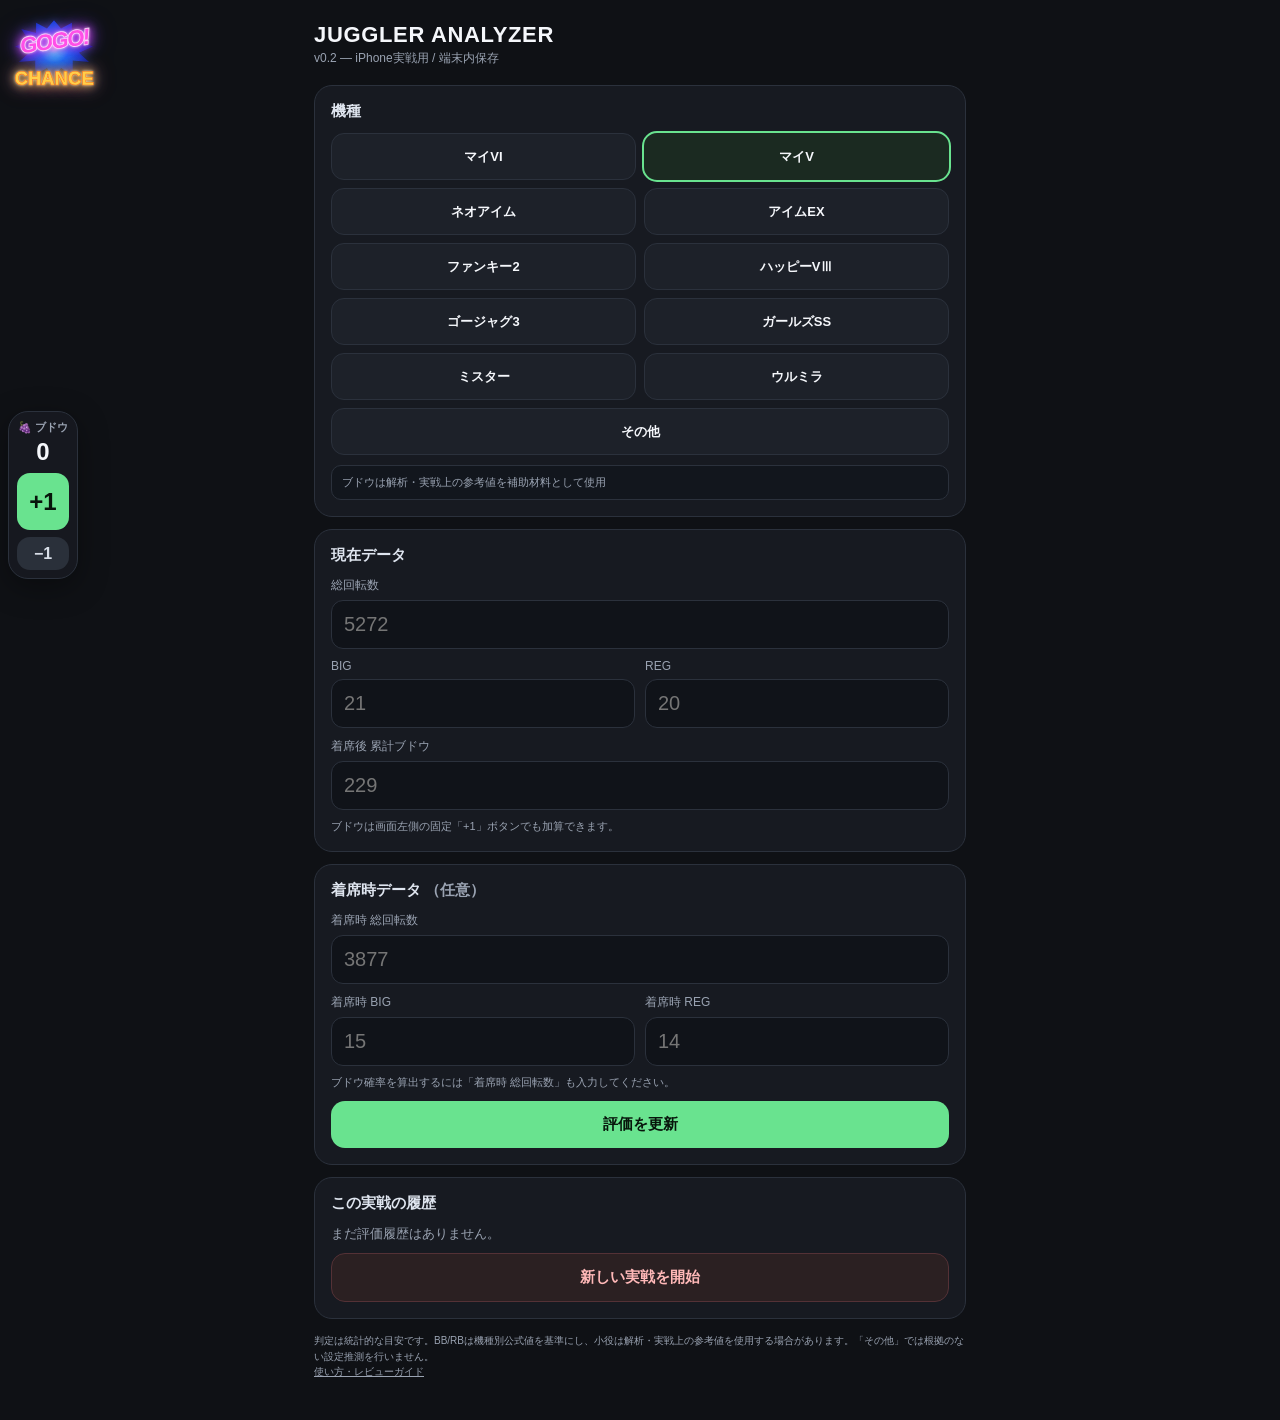
==== commit ba06c724: "Link usage guide from app footer" ====
--- a/index.html
+++ b/index.html
@@ -151,7 +151,8 @@
   </section>
 
   <footer>
-    判定は統計的な目安です。BB/RBは機種別公式値を基準にし、小役は解析・実戦上の参考値を使用する場合があります。「その他」では根拠のない設定推測を行いません。
+    判定は統計的な目安です。BB/RBは機種別公式値を基準にし、小役は解析・実戦上の参考値を使用する場合があります。「その他」では根拠のない設定推測を行いません。<br>
+    <a href="./guide/" style="color:#9aa3b2">使い方・レビューガイド</a>
   </footer>
 </div>
 
--- a/assets/css/app.css
+++ b/assets/css/app.css
@@ -99,13 +99,13 @@
   height:58px;
   transform:translate(-50%,-50%);
   background:
-    radial-gradient(circle at 50% 46%,
-      #d7f7ff 0 5%,
-      #65dfff 14%,
-      #2d8dff 34%,
-      #2255d6 58%,
-      #17247d 78%,
-      #0c1238 100%);
+    radial-gradient(circle at 50% 48%,
+      #9ff8ff 0 3%,
+      #39d7ff 12%,
+      #0c7dff 30%,
+      #1146d8 55%,
+      #0b1f87 78%,
+      #060d32 100%);
   clip-path:polygon(
     50% 0%,59% 14%,73% 4%,73% 22%,92% 15%,82% 35%,
     100% 45%,82% 56%,95% 72%,74% 69%,74% 94%,59% 82%,
@@ -113,14 +113,15 @@
     0% 45%,18% 35%,8% 15%,27% 22%,27% 4%,41% 14%
   );
   box-shadow:
-    0 0 8px rgba(88,214,255,.72),
-    0 0 18px rgba(41,127,255,.58);
+    0 0 6px rgba(0,175,255,.65),
+    0 0 14px rgba(0,119,255,.75),
+    0 0 24px rgba(32,84,255,.48);
   transition:filter .12s ease, transform .12s ease, box-shadow .12s ease;
 }
 .gogo-main{
   position:absolute;
-  left:calc(50% + 2px);
-  top:35%;
+  left:50%;
+  top:39%;
   transform:translate(-50%,-50%) rotate(-8deg);
   transform-origin:center;
   display:block;
@@ -132,12 +133,13 @@
   font-style:italic;
   letter-spacing:-.06em;
   white-space:nowrap;
-  color:#ff7ee8;
-  -webkit-text-stroke:.6px rgba(255,255,255,.9);
+  color:#ff4fe7;
+  -webkit-text-stroke:.8px rgba(255,220,255,.9);
   text-shadow:
-    0 0 2px #fff,
-    0 0 7px #ff6fe5,
-    0 0 12px rgba(255,56,220,.82);
+    0 0 3px rgba(255,255,255,.95),
+    0 0 8px rgba(255,74,230,.95),
+    0 0 16px rgba(255,0,200,.85),
+    0 0 26px rgba(183,0,255,.55);
 }
 .gogo-chance{
   position:absolute;
@@ -151,12 +153,13 @@
   font-size:18px;
   font-weight:1000;
   letter-spacing:.02em;
-  color:#fff178;
-  -webkit-text-stroke:.5px rgba(255,94,47,.78);
+  color:#ffcf4a;
+  -webkit-text-stroke:.6px rgba(255,110,20,.95);
   text-shadow:
-    0 0 3px #fff4a8,
-    0 0 8px #ffb72e,
-    0 0 12px rgba(255,92,25,.68);
+    0 0 3px rgba(255,248,200,.95),
+    0 0 8px rgba(255,180,40,.95),
+    0 0 16px rgba(255,110,0,.85),
+    0 0 24px rgba(255,80,0,.45);
 }
 .gogo-shortcut:active{
   transform:scale(.96);
@@ -174,34 +177,35 @@
   0%{
     filter:brightness(1);
     transform:translate(-50%,-50%) scale(1);
-    box-shadow:0 0 8px rgba(88,214,255,.72),0 0 18px rgba(41,127,255,.58);
+    box-shadow:0 0 6px rgba(0,175,255,.65),0 0 14px rgba(0,119,255,.75),0 0 24px rgba(32,84,255,.48);
   }
   35%{
-    filter:brightness(1.75) saturate(1.25);
+    filter:brightness(1.95) saturate(1.35);
     transform:translate(-50%,-50%) scale(1.10);
     box-shadow:
-      0 0 12px rgba(199,250,255,1),
-      0 0 26px rgba(69,184,255,.98),
-      0 0 42px rgba(45,95,255,.88);
+      0 0 12px rgba(165,245,255,1),
+      0 0 26px rgba(56,178,255,1),
+      0 0 42px rgba(25,103,255,.95),
+      0 0 58px rgba(85,0,255,.38);
   }
   100%{
     filter:brightness(1);
     transform:translate(-50%,-50%) scale(1);
-    box-shadow:0 0 8px rgba(88,214,255,.72),0 0 18px rgba(41,127,255,.58);
+    box-shadow:0 0 6px rgba(0,175,255,.65),0 0 14px rgba(0,119,255,.75),0 0 24px rgba(32,84,255,.48);
   }
 }
 @keyframes gogoTextFlash{
   0%,100%{filter:brightness(1)}
   35%{
-    filter:brightness(1.55);
-    text-shadow:0 0 4px #fff,0 0 11px #ff92ef,0 0 22px #ff35da;
+    filter:brightness(1.75) saturate(1.25);
+    text-shadow:0 0 4px rgba(255,255,255,1),0 0 10px rgba(255,90,235,1),0 0 20px rgba(255,0,210,.92),0 0 30px rgba(190,0,255,.65);
   }
 }
 @keyframes gogoChanceFlash{
   0%,100%{filter:brightness(1)}
   35%{
-    filter:brightness(1.6);
-    text-shadow:0 0 4px #fffbd0,0 0 11px #ffd94d,0 0 20px #ff8b18;
+    filter:brightness(1.8) saturate(1.25);
+    text-shadow:0 0 4px rgba(255,250,220,1),0 0 10px rgba(255,205,70,1),0 0 20px rgba(255,125,0,.95),0 0 30px rgba(255,70,0,.55);
   }
 }
 @media(max-width:380px){
